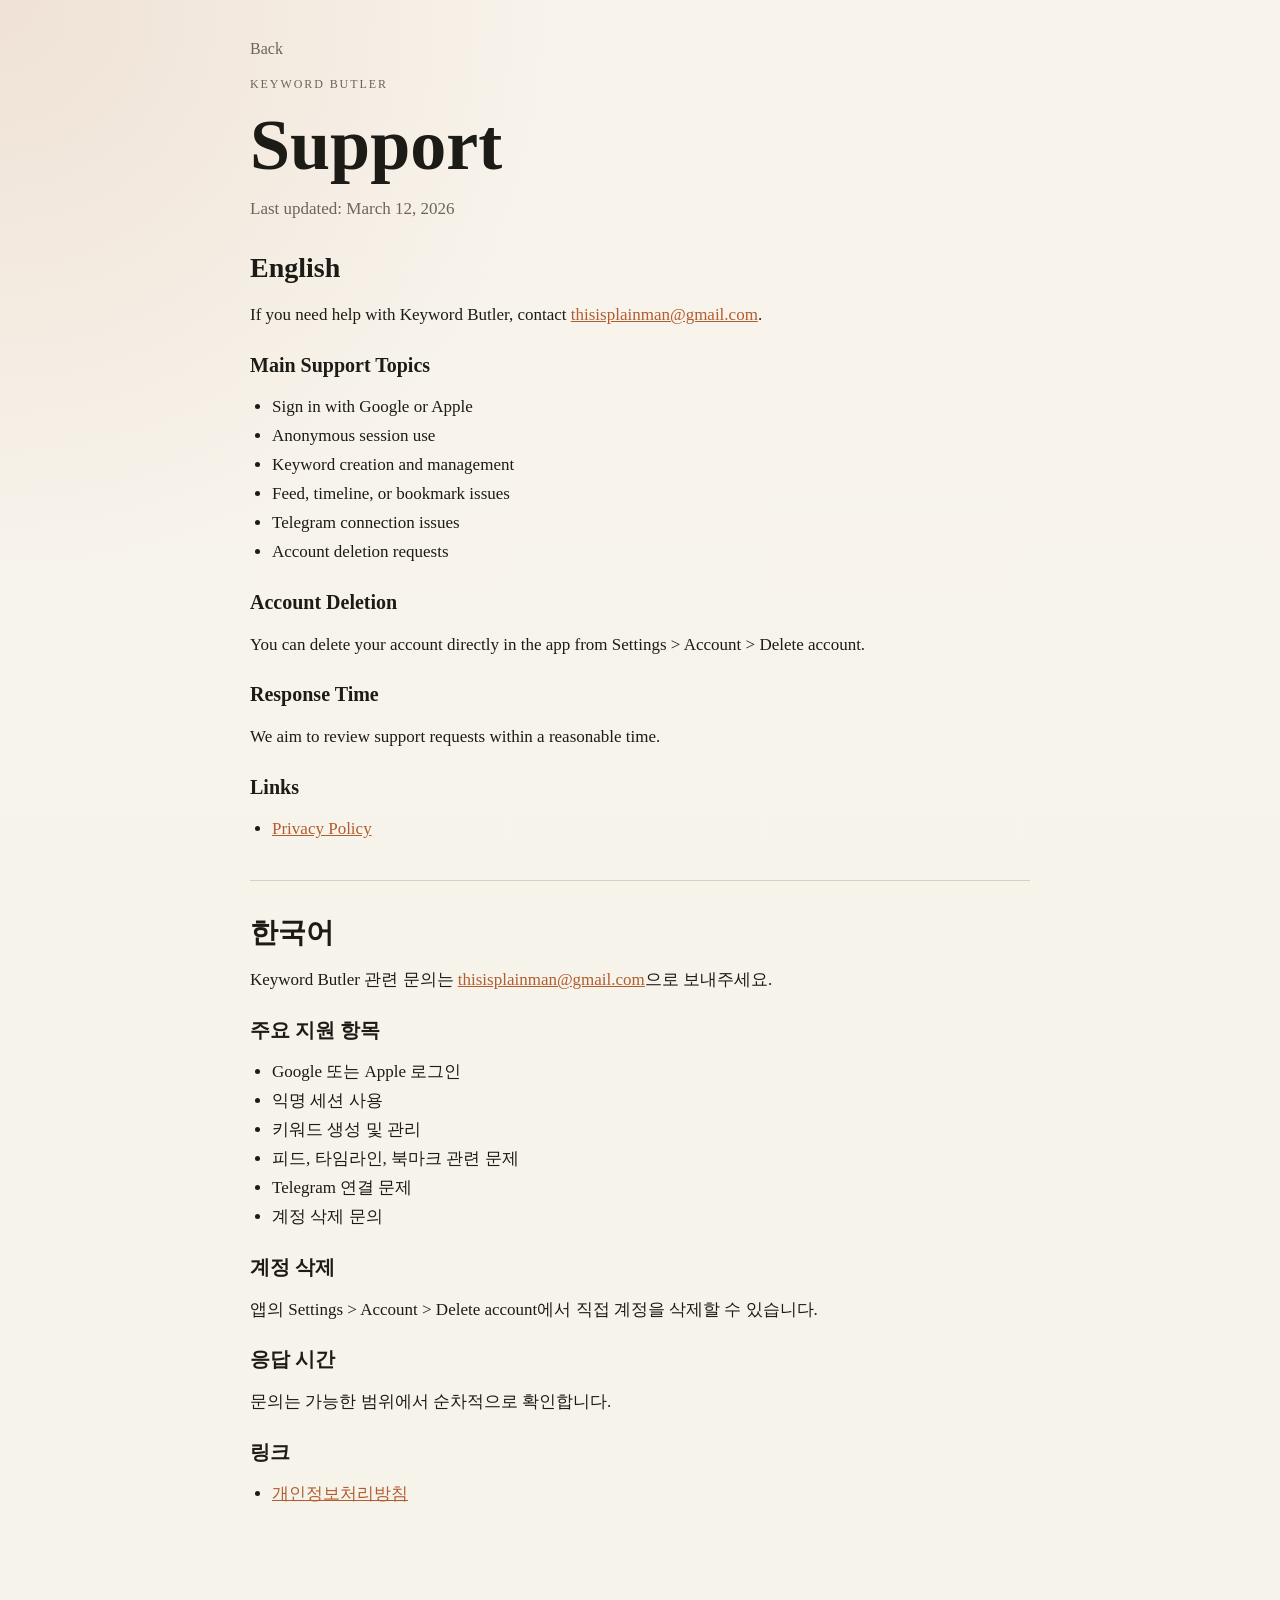
==== support.html @ 8b764e2d "Add App Store support and privacy pages" ====
<!doctype html>
<html lang="en">
  <head>
    <meta charset="UTF-8" />
    <meta name="viewport" content="width=device-width, initial-scale=1.0" />
    <title>Keyword Butler Support</title>
    <link rel="stylesheet" href="./styles.css" />
  </head>
  <body>
    <main class="page legal">
      <a class="back-link" href="./index.html">Back</a>
      <p class="eyebrow">Keyword Butler</p>
      <h1>Support</h1>
      <p class="meta">Last updated: March 12, 2026</p>

      <section>
        <h2>English</h2>
        <p>
          If you need help with Keyword Butler, contact
          <a href="mailto:thisisplainman@gmail.com">thisisplainman@gmail.com</a>.
        </p>
      </section>

      <section>
        <h3>Main Support Topics</h3>
        <ul>
          <li>Sign in with Google or Apple</li>
          <li>Anonymous session use</li>
          <li>Keyword creation and management</li>
          <li>Feed, timeline, or bookmark issues</li>
          <li>Telegram connection issues</li>
          <li>Account deletion requests</li>
        </ul>
      </section>

      <section>
        <h3>Account Deletion</h3>
        <p>
          You can delete your account directly in the app from Settings &gt; Account &gt; Delete account.
        </p>
      </section>

      <section>
        <h3>Response Time</h3>
        <p>We aim to review support requests within a reasonable time.</p>
      </section>

      <section>
        <h3>Links</h3>
        <ul>
          <li><a href="./privacy.html">Privacy Policy</a></li>
        </ul>
      </section>

      <hr />

      <section>
        <h2>한국어</h2>
        <p>
          Keyword Butler 관련 문의는
          <a href="mailto:thisisplainman@gmail.com">thisisplainman@gmail.com</a>으로 보내주세요.
        </p>
      </section>

      <section>
        <h3>주요 지원 항목</h3>
        <ul>
          <li>Google 또는 Apple 로그인</li>
          <li>익명 세션 사용</li>
          <li>키워드 생성 및 관리</li>
          <li>피드, 타임라인, 북마크 관련 문제</li>
          <li>Telegram 연결 문제</li>
          <li>계정 삭제 문의</li>
        </ul>
      </section>

      <section>
        <h3>계정 삭제</h3>
        <p>
          앱의 Settings &gt; Account &gt; Delete account에서 직접 계정을 삭제할 수 있습니다.
        </p>
      </section>

      <section>
        <h3>응답 시간</h3>
        <p>문의는 가능한 범위에서 순차적으로 확인합니다.</p>
      </section>

      <section>
        <h3>링크</h3>
        <ul>
          <li><a href="./privacy.html">개인정보처리방침</a></li>
        </ul>
      </section>
    </main>
  </body>
</html>
---- styles.css ----
:root {
  color-scheme: light;
  --bg: #f6f3ea;
  --panel: #fffdf8;
  --ink: #1d1b16;
  --muted: #6b655b;
  --line: #d9d0bf;
  --accent: #b25c2f;
  --accent-ink: #fff8f2;
}

* {
  box-sizing: border-box;
}

body {
  margin: 0;
  font-family: Georgia, "Times New Roman", serif;
  color: var(--ink);
  background:
    radial-gradient(circle at top left, rgba(178, 92, 47, 0.12), transparent 28%),
    linear-gradient(180deg, #f8f4ec 0%, var(--bg) 100%);
}

a {
  color: var(--accent);
}

.page {
  max-width: 960px;
  margin: 0 auto;
  padding: 40px 20px 80px;
}

.hero {
  padding: 32px 0 20px;
}

.eyebrow {
  margin: 0 0 10px;
  font-size: 12px;
  letter-spacing: 0.16em;
  text-transform: uppercase;
  color: var(--muted);
}

h1,
h2,
h3 {
  margin: 0 0 12px;
  line-height: 1.15;
}

h1 {
  font-size: clamp(40px, 7vw, 72px);
}

h2 {
  font-size: 28px;
  margin-top: 28px;
}

h3 {
  font-size: 20px;
  margin-top: 24px;
}

p,
li {
  font-size: 17px;
  line-height: 1.7;
}

.lede {
  max-width: 720px;
  color: var(--muted);
}

.meta {
  color: var(--muted);
  margin-top: -4px;
}

.card-grid {
  display: grid;
  gap: 18px;
  grid-template-columns: repeat(auto-fit, minmax(260px, 1fr));
  margin-top: 28px;
}

.card {
  background: var(--panel);
  border: 1px solid var(--line);
  border-radius: 18px;
  padding: 22px;
  box-shadow: 0 10px 30px rgba(29, 27, 22, 0.05);
}

.button,
.back-link {
  display: inline-block;
  text-decoration: none;
  border-radius: 999px;
}

.button {
  margin-top: 8px;
  padding: 12px 16px;
  background: var(--accent);
  color: var(--accent-ink);
}

.back-link {
  margin-bottom: 16px;
  color: var(--muted);
}

.legal {
  max-width: 820px;
}

section {
  margin-top: 18px;
}

ul {
  padding-left: 22px;
}

hr {
  border: 0;
  border-top: 1px solid var(--line);
  margin: 36px 0;
}

@media (max-width: 640px) {
  .page {
    padding-top: 28px;
  }

  p,
  li {
    font-size: 16px;
  }
}
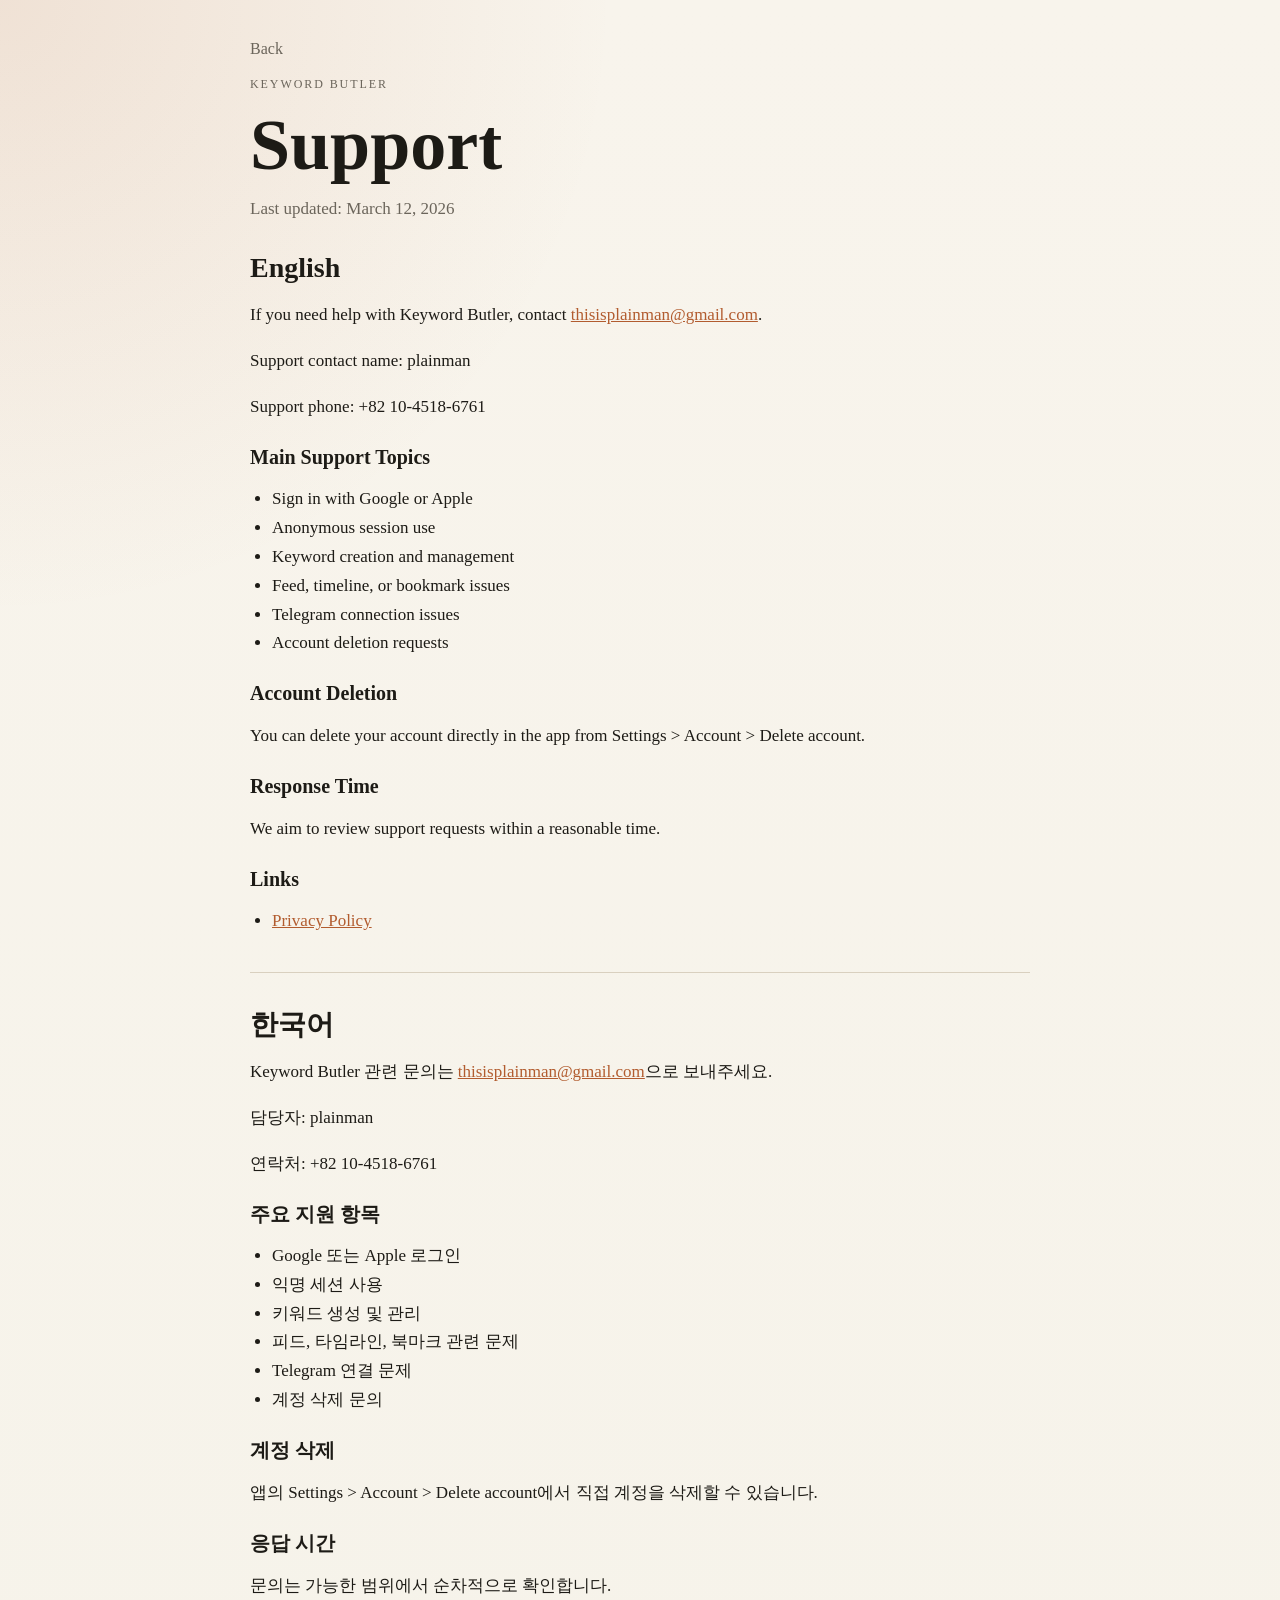
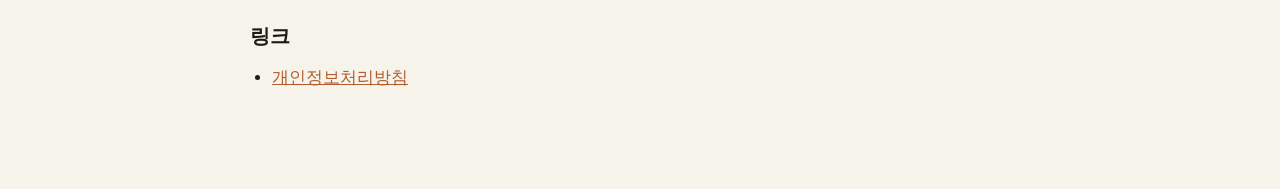
==== commit f7eeda81: "Add contact details to support page" ====
--- a/support.html
+++ b/support.html
@@ -19,6 +19,8 @@
           If you need help with Keyword Butler, contact
           <a href="mailto:thisisplainman@gmail.com">thisisplainman@gmail.com</a>.
         </p>
+        <p>Support contact name: plainman</p>
+        <p>Support phone: +82 10-4518-6761</p>
       </section>
 
       <section>
@@ -60,6 +62,8 @@
           Keyword Butler 관련 문의는
           <a href="mailto:thisisplainman@gmail.com">thisisplainman@gmail.com</a>으로 보내주세요.
         </p>
+        <p>담당자: plainman</p>
+        <p>연락처: +82 10-4518-6761</p>
       </section>
 
       <section>
